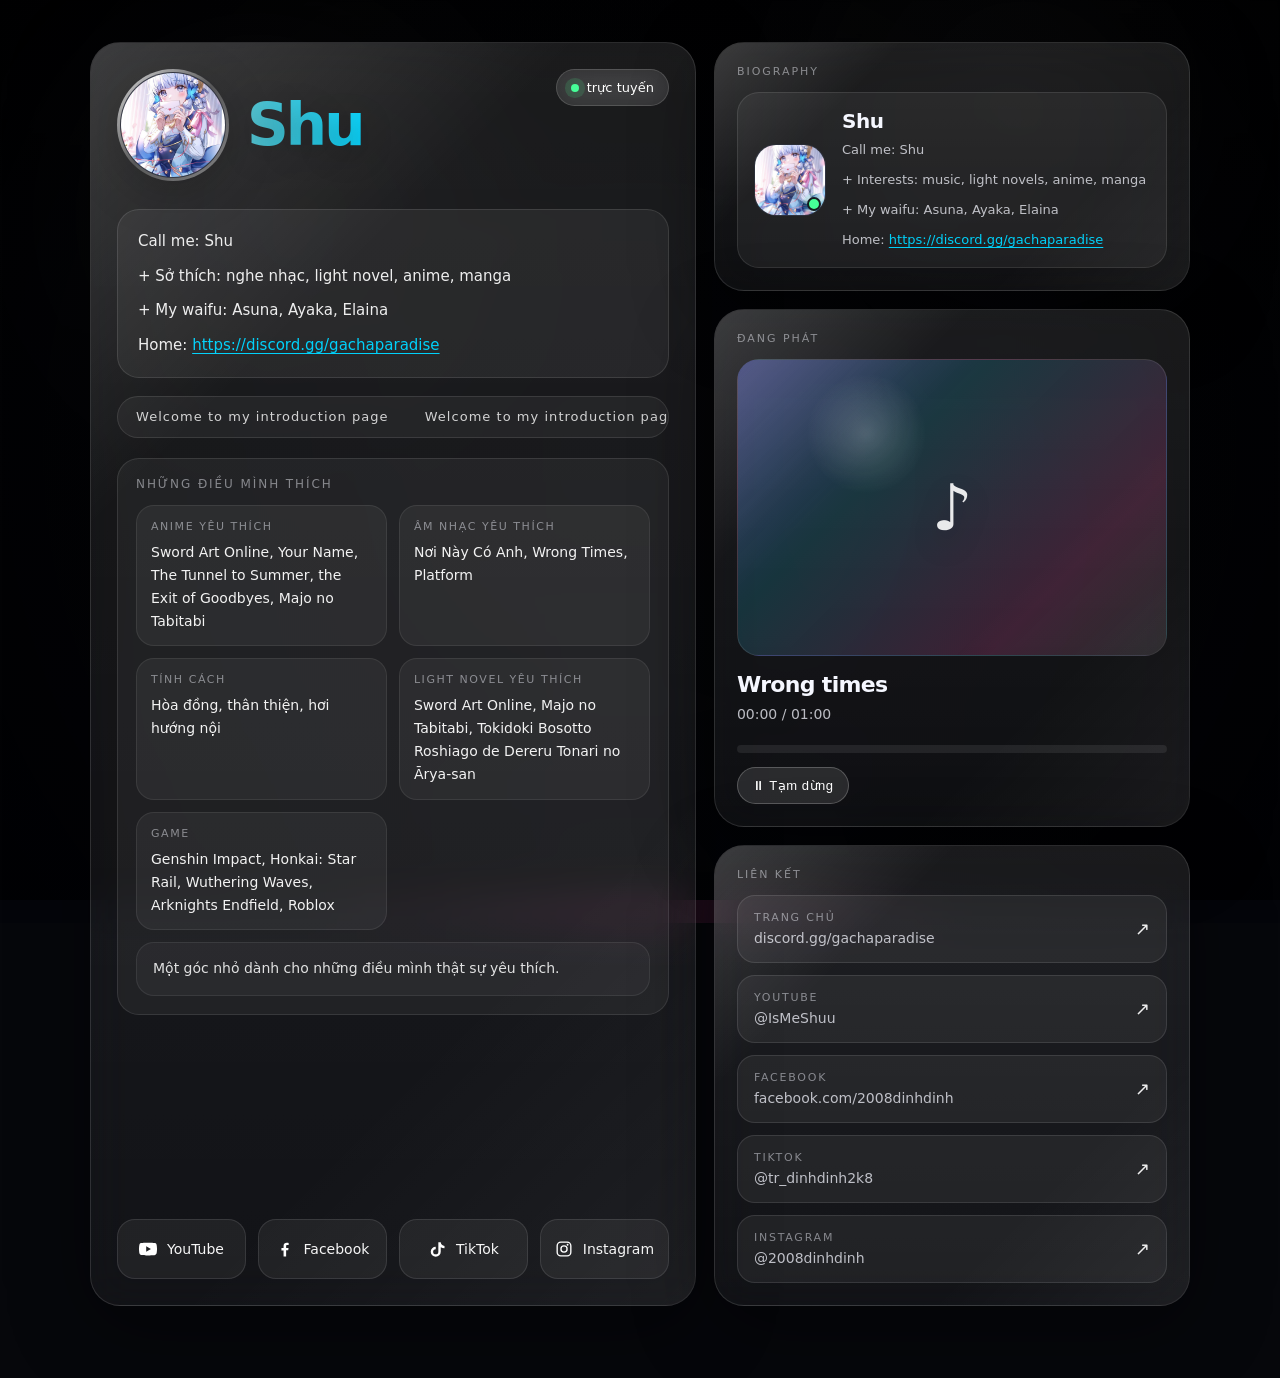
==== akira_shu_video_bg.html @ 42e8c8cc "Add files via upload" ====
<!DOCTYPE html>
<html lang="vi">
<head>
  <meta charset="UTF-8" />
  <meta name="viewport" content="width=device-width, initial-scale=1.0" />
  <title>Shu</title>
  <meta name="color-scheme" content="dark" />
  <style>
    :root{
      --bg:#06070b;
      --text:#f5f7ff;
      --muted:rgba(245,247,255,.74);
      --soft:rgba(245,247,255,.48);
      --stroke:rgba(255,255,255,.12);
      --shadow:0 20px 80px rgba(0,0,0,.42);
      --blur:22px;
      --radius-xl:30px;
      --radius-lg:22px;
      --ease:cubic-bezier(.22,.61,.36,1);
      --online:#46ff98;
    }

    *{box-sizing:border-box}
    html,body{
      width:100%;
      min-height:100%;
      margin:0;
      background:var(--bg);
      color:var(--text);
      font-family:Inter, ui-sans-serif, system-ui, -apple-system, BlinkMacSystemFont, "Segoe UI", sans-serif;
      overflow-x:hidden;
      -webkit-font-smoothing:antialiased;
      text-rendering:optimizeLegibility;
    }

    body{
      position:relative;
      isolation:isolate;
    }

    .video-bg,
    .video-fallback,
    .video-overlay,
    .noise,
    .vignette,
    .glow-layer{
      position:fixed;
      inset:0;
      pointer-events:none;
    }

    .video-fallback{
      z-index:-6;
      background:
        radial-gradient(circle at 15% 18%, rgba(127,102,255,.35), transparent 26%),
        radial-gradient(circle at 85% 16%, rgba(92,214,255,.22), transparent 20%),
        radial-gradient(circle at 50% 100%, rgba(255,85,170,.15), transparent 28%),
        linear-gradient(180deg, #070910 0%, #05060b 60%, #04050a 100%);
      animation:floatBackdrop 16s ease-in-out infinite alternate;
      transform:scale(1.05);
    }

    .video-bg{
      z-index:-5;
      overflow:hidden;
      background:#000;
    }

    .video-bg video{
      width:100%;
      height:100%;
      object-fit:cover;
      transform:scale(1.06);
      filter:saturate(1.05) contrast(1.04) brightness(.78);
      animation:kenburns 20s var(--ease) infinite alternate;
      opacity:1;
      transition:opacity .6s ease;
    }

    .video-bg.missing video{opacity:0}

    .glow-layer{
      z-index:-4;
      background:
        radial-gradient(circle at 20% 24%, rgba(255,255,255,.06), transparent 26%),
        radial-gradient(circle at 80% 12%, rgba(255,255,255,.05), transparent 24%),
        radial-gradient(circle at 50% 100%, rgba(255,255,255,.04), transparent 30%);
      mix-blend-mode:screen;
      animation:floatGlow 18s ease-in-out infinite alternate;
    }

    .video-overlay{
      z-index:-3;
      background:
        linear-gradient(to bottom, rgba(4,5,10,.26), rgba(4,5,10,.54) 42%, rgba(4,5,10,.72)),
        radial-gradient(circle at center, rgba(255,255,255,.02), rgba(0,0,0,.26));
      backdrop-filter:blur(1.5px);
      -webkit-backdrop-filter:blur(1.5px);
    }

    .vignette{
      z-index:-2;
      background:radial-gradient(circle at center, transparent 34%, rgba(0,0,0,.18) 66%, rgba(0,0,0,.42) 100%);
    }

    .noise{
      z-index:-1;
      opacity:.045;
      background-image:
        linear-gradient(rgba(255,255,255,.38) 1px, transparent 1px),
        linear-gradient(90deg, rgba(255,255,255,.38) 1px, transparent 1px);
      background-size:4px 4px;
      mix-blend-mode:soft-light;
    }

    .enter-screen{
      position:fixed;
      inset:0;
      display:grid;
      place-items:center;
      z-index:50;
      background:rgba(4,5,10,.42);
      backdrop-filter:blur(14px);
      -webkit-backdrop-filter:blur(14px);
      transition:opacity .8s var(--ease), visibility .8s var(--ease);
    }

    .enter-screen.hidden{
      opacity:0;
      visibility:hidden;
    }

    .enter-btn{
      appearance:none;
      border:1px solid rgba(255,255,255,.18);
      background:rgba(255,255,255,.08);
      color:#fff;
      padding:16px 28px;
      border-radius:999px;
      font-size:14px;
      letter-spacing:.18em;
      text-transform:uppercase;
      cursor:pointer;
      backdrop-filter:blur(18px);
      -webkit-backdrop-filter:blur(18px);
      box-shadow:0 12px 48px rgba(0,0,0,.28);
      transition:transform .35s var(--ease), background .35s var(--ease), border-color .35s var(--ease), box-shadow .35s var(--ease);
      animation:pulse 2.4s ease-in-out infinite;
    }

    .enter-btn:hover{
      transform:translateY(-2px) scale(1.02);
      background:rgba(255,255,255,.12);
      border-color:rgba(255,255,255,.28);
      box-shadow:0 16px 56px rgba(0,0,0,.32);
    }

    .page{
      min-height:100vh;
      display:flex;
      align-items:center;
      justify-content:center;
      padding:42px 18px 72px;
    }

    .layout{
      width:min(1100px,100%);
      display:grid;
      grid-template-columns:1.12fr .88fr;
      gap:18px;
      opacity:0;
      transform:translateY(24px) scale(.985);
      transition:opacity 1.15s var(--ease), transform 1.15s var(--ease);
    }

    .layout.show{
      opacity:1;
      transform:translateY(0) scale(1);
    }

    .glass{
      position:relative;
      overflow:hidden;
      background:linear-gradient(180deg, rgba(255,255,255,.1), rgba(255,255,255,.05));
      border:1px solid var(--stroke);
      border-radius:var(--radius-xl);
      backdrop-filter:blur(var(--blur));
      -webkit-backdrop-filter:blur(var(--blur));
      box-shadow:var(--shadow);
    }

    .glass::before{
      content:"";
      position:absolute;
      inset:0;
      pointer-events:none;
      background:linear-gradient(135deg, rgba(255,255,255,.15), transparent 26%, transparent 72%, rgba(255,255,255,.05));
    }

    .profile-card{
      padding:26px;
      min-height:620px;
      display:flex;
      flex-direction:column;
      justify-content:space-between;
    }

    .top-row{
      display:flex;
      align-items:flex-start;
      justify-content:space-between;
      gap:18px;
    }

    .identity{
      display:flex;
      align-items:center;
      gap:18px;
      min-width:0;
    }

    .avatar-ring{
      width:112px;
      height:112px;
      flex:0 0 112px;
      border-radius:50%;
      padding:3px;
      background:linear-gradient(135deg, rgba(255,255,255,.8), rgba(255,255,255,.18), rgba(255,255,255,.42));
      box-shadow:0 12px 42px rgba(0,0,0,.35);
      animation:floatAvatar 5.6s ease-in-out infinite;
    }

    .avatar{
      width:100%;
      height:100%;
      border-radius:50%;
      position:relative;
      overflow:hidden;
      border:1px solid rgba(255,255,255,.16);
      background:
        radial-gradient(circle at 35% 30%, rgba(255,255,255,.3), transparent 18%),
        linear-gradient(135deg, #151928 0%, #0e1220 45%, #0b0f1a 100%);
    }

    .avatar img,
    .presence-avatar img{
      width:100%;
      height:100%;
      object-fit:cover;
      display:block;
    }

    .name{
      margin:0;
      font-size:clamp(34px,6vw,58px);
      line-height:.94;
      letter-spacing:-.05em;
      text-shadow:0 8px 30px rgba(0,0,0,.28);
      word-break:break-word;
      background:linear-gradient(90deg, #47bfcd 0%, #00d1fa 100%);
      -webkit-background-clip:text;
      background-clip:text;
      color:transparent;
      -webkit-text-fill-color:transparent;
    }

    .badge{
      display:inline-flex;
      align-items:center;
      gap:8px;
      padding:10px 14px;
      border-radius:999px;
      background:rgba(255,255,255,.08);
      border:1px solid rgba(255,255,255,.15);
      color:#fff;
      font-size:13px;
      white-space:nowrap;
      backdrop-filter:blur(14px);
      -webkit-backdrop-filter:blur(14px);
    }

    .badge i{
      display:block;
      width:8px;
      height:8px;
      border-radius:50%;
      background:var(--online);
      box-shadow:0 0 0 6px rgba(70,255,152,.14);
      animation:blink 2s ease-in-out infinite;
    }

    .middle{
      display:grid;
      gap:18px;
      margin:28px 0 20px;
    }

    .quote{
      padding:18px 20px;
      border-radius:var(--radius-lg);
      background:rgba(255,255,255,.06);
      border:1px solid rgba(255,255,255,.11);
      color:rgba(255,255,255,.92);
      line-height:1.78;
      font-size:15px;
    }

    .bio-line,
    .presence-line{
      display:block;
    }

    .bio-line + .bio-line,
    .presence-line + .presence-line{
      margin-top:8px;
    }

    .ticker{
      position:relative;
      overflow:hidden;
      height:42px;
      border-radius:999px;
      background:rgba(255,255,255,.05);
      border:1px solid rgba(255,255,255,.1);
    }

    .ticker-track{
      position:absolute;
      inset:0;
      display:flex;
      align-items:center;
      gap:36px;
      width:max-content;
      padding-left:18px;
      color:rgba(255,255,255,.8);
      font-size:13px;
      letter-spacing:.08em;
      animation:marquee 18s linear infinite;
      white-space:nowrap;
    }

    .extra-panel{
      margin-top:18px;
      padding:18px;
      border-radius:22px;
      background:rgba(255,255,255,.05);
      border:1px solid rgba(255,255,255,.1);
    }

    .extra-title{
      font-size:12px;
      letter-spacing:.16em;
      text-transform:uppercase;
      color:var(--soft);
      margin-bottom:14px;
    }

    .extra-grid{
      display:grid;
      grid-template-columns:repeat(2,minmax(0,1fr));
      gap:12px;
    }

    .extra-item{
      padding:14px 14px 12px;
      border-radius:18px;
      background:rgba(255,255,255,.05);
      border:1px solid rgba(255,255,255,.08);
    }

    .extra-item small{
      display:block;
      font-size:11px;
      letter-spacing:.14em;
      text-transform:uppercase;
      color:var(--soft);
      margin-bottom:8px;
    }

    .extra-item span{
      display:block;
      color:rgba(255,255,255,.94);
      font-size:14px;
      line-height:1.65;
    }

    .extra-quote{
      margin-top:12px;
      padding:14px 16px;
      border-radius:18px;
      background:rgba(255,255,255,.04);
      border:1px solid rgba(255,255,255,.08);
      color:rgba(255,255,255,.86);
      font-size:14px;
      line-height:1.7;
    }

    .social-grid{
      display:grid;
      grid-template-columns:repeat(4,minmax(0,1fr));
      gap:12px;
    }

    .social{
      text-decoration:none;
      color:#fff;
      min-height:60px;
      padding:14px 12px;
      border-radius:18px;
      background:rgba(255,255,255,.06);
      border:1px solid rgba(255,255,255,.11);
      display:flex;
      align-items:center;
      justify-content:center;
      gap:10px;
      transition:transform .35s var(--ease), background .35s var(--ease), border-color .35s var(--ease), box-shadow .35s var(--ease);
    }

    .social:hover,
    .mini-link:hover,
    .music-toggle:hover{
      transform:translateY(-2px);
      background:rgba(255,255,255,.12);
      border-color:rgba(255,255,255,.2);
    }

    .social svg{
      width:18px;
      height:18px;
      fill:currentColor;
      flex:0 0 18px;
    }

    .social span{
      font-size:14px;
      color:rgba(255,255,255,.96);
    }

    .side{
      display:grid;
      gap:18px;
      grid-template-rows:auto auto auto;
    }

    .panel{padding:22px}

    .section-kicker{
      color:var(--soft);
      font-size:11px;
      letter-spacing:.18em;
      text-transform:uppercase;
      margin-bottom:14px;
    }

    .presence-card{
      display:flex;
      align-items:center;
      gap:16px;
      padding:16px;
      border-radius:22px;
      background:rgba(255,255,255,.06);
      border:1px solid rgba(255,255,255,.1);
    }

    .presence-avatar{
      position:relative;
      width:72px;
      height:72px;
      flex:0 0 72px;
      border-radius:22px;
      overflow:hidden;
      background:linear-gradient(135deg, #171b2a 0%, #0f1320 50%, #0b0f18 100%);
      border:1px solid rgba(255,255,255,.12);
    }

    .status-dot{
      position:absolute;
      right:4px;
      bottom:4px;
      width:14px;
      height:14px;
      border-radius:50%;
      background:var(--online);
      border:2px solid rgba(18,18,26,.95);
      box-shadow:0 0 0 4px rgba(70,255,152,.12);
    }

    .presence-name{
      font-size:20px;
      font-weight:700;
      letter-spacing:-.02em;
    }

    .presence-text{
      margin-top:6px;
      color:var(--muted);
      font-size:13px;
      line-height:1.7;
    }

    .music-cover{
      width:100%;
      aspect-ratio:1.45 / 1;
      border-radius:22px;
      overflow:hidden;
      border:1px solid rgba(255,255,255,.1);
      background:
        radial-gradient(circle at 30% 25%, rgba(255,255,255,.2), transparent 16%),
        linear-gradient(135deg, rgba(87,103,255,.34), rgba(37,214,255,.16) 35%, rgba(255,89,188,.18) 75%, rgba(255,255,255,.06));
      display:grid;
      place-items:center;
      position:relative;
      margin-bottom:16px;
    }

    .music-cover::before{
      content:"♪";
      font-size:64px;
      color:rgba(255,255,255,.9);
      text-shadow:0 12px 30px rgba(0,0,0,.22);
    }

    .music-cover::after{
      content:"";
      position:absolute;
      inset:0;
      background:linear-gradient(135deg, rgba(255,255,255,.12), transparent 32%, transparent 70%, rgba(255,255,255,.05));
    }

    .music-title{
      font-size:22px;
      font-weight:700;
      letter-spacing:-.03em;
      margin-bottom:6px;
    }

    .music-meta{
      color:var(--muted);
      font-size:14px;
      line-height:1.7;
    }

    .progress{
      margin-top:18px;
      height:8px;
      border-radius:999px;
      overflow:hidden;
      background:rgba(255,255,255,.08);
    }

    .progress span{
      display:block;
      height:100%;
      width:0%;
      border-radius:inherit;
      background:linear-gradient(90deg, rgba(255,255,255,.95), rgba(255,255,255,.48));
      transition:width .12s linear;
    }

    .music-controls{
      margin-top:14px;
      display:flex;
      align-items:center;
      gap:10px;
    }

    .music-toggle{
      appearance:none;
      border:1px solid rgba(255,255,255,.13);
      background:rgba(255,255,255,.07);
      color:#fff;
      padding:10px 14px;
      border-radius:999px;
      font-size:13px;
      letter-spacing:.04em;
      cursor:pointer;
      transition:transform .28s var(--ease), background .28s var(--ease), border-color .28s var(--ease);
    }

    .music-toggle.playing{
      background:rgba(255,255,255,.11);
      border-color:rgba(255,255,255,.22);
    }

    .link-list{
      display:grid;
      gap:12px;
    }

    .mini-link{
      text-decoration:none;
      color:#fff;
      display:flex;
      align-items:center;
      justify-content:space-between;
      gap:12px;
      padding:15px 16px;
      border-radius:18px;
      background:rgba(255,255,255,.06);
      border:1px solid rgba(255,255,255,.11);
      transition:transform .35s var(--ease), background .35s var(--ease), border-color .35s var(--ease);
    }

    .mini-link small{
      display:block;
      color:var(--soft);
      font-size:11px;
      letter-spacing:.16em;
      text-transform:uppercase;
      margin-bottom:4px;
    }

    .mini-link span{
      color:var(--muted);
      font-size:14px;
    }

    .arrow{
      font-size:18px;
      color:rgba(255,255,255,.92);
    }

    @keyframes floatBackdrop{
      from{transform:scale(1.05) translateY(0)}
      to{transform:scale(1.08) translateY(-8px)}
    }

    @keyframes floatGlow{
      from{transform:translate3d(0,0,0) scale(1)}
      to{transform:translate3d(0,-12px,0) scale(1.03)}
    }

    @keyframes kenburns{
      from{transform:scale(1.06) translate3d(0,0,0)}
      to{transform:scale(1.1) translate3d(0,-1.2%,0)}
    }

    @keyframes floatAvatar{
      0%,100%{transform:translateY(0)}
      50%{transform:translateY(-8px)}
    }

    @keyframes pulse{
      0%,100%{transform:scale(1)}
      50%{transform:scale(1.02)}
    }

    @keyframes blink{
      0%,100%{opacity:1}
      50%{opacity:.6}
    }

    @keyframes marquee{
      from{transform:translateX(0)}
      to{transform:translateX(-50%)}
    }

    @media (max-width: 920px){
      .layout{grid-template-columns:1fr}
      .profile-card{min-height:auto}
    }

    /* GIAO DIỆN RIÊNG CHO ĐIỆN THOẠI */
    @media (max-width: 640px){
      .page{
        padding:18px 10px 28px;
        align-items:flex-start;
      }

      .layout{
        width:100%;
        gap:12px;
      }

      .glass{
        border-radius:24px;
      }

      .profile-card,
      .panel{
        padding:16px;
      }

      .profile-card{
        min-height:auto;
      }

      .top-row{
        flex-direction:column;
        align-items:center;
        text-align:center;
        gap:12px;
      }

      .identity{
        width:100%;
        flex-direction:column;
        align-items:center;
        text-align:center;
        gap:12px;
      }

      .avatar-ring{
        width:92px;
        height:92px;
        flex-basis:92px;
      }

      .name{
        font-size:42px;
      }

      .badge{
        align-self:center;
      }

      .middle{
        gap:12px;
        margin:16px 0 14px;
      }

      .quote{
        padding:16px;
        font-size:14px;
      }

      .ticker{
        height:38px;
      }

      .ticker-track{
        font-size:12px;
        letter-spacing:.04em;
      }

      .extra-panel{
        margin-top:14px;
        padding:14px;
      }

      .extra-grid{
        grid-template-columns:1fr;
        gap:10px;
      }

      .extra-item{
        padding:12px 12px 10px;
      }

      .social-grid{
        grid-template-columns:repeat(2,minmax(0,1fr));
        gap:10px;
      }

      .social{
        min-height:56px;
        padding:12px 10px;
      }

      .social span{
        font-size:13px;
      }

      .presence-card{
        flex-direction:column;
        align-items:center;
        text-align:center;
      }

      .presence-avatar{
        width:84px;
        height:84px;
        flex-basis:84px;
        border-radius:22px;
      }

      .presence-text{
        font-size:13px;
      }

      .music-cover{
        aspect-ratio:1.2 / 1;
        margin-bottom:14px;
      }

      .music-title{
        font-size:20px;
      }

      .music-controls{
        justify-content:center;
      }

      .link-list{
        gap:10px;
      }

      .mini-link{
        padding:13px 14px;
      }

      .side{
        gap:12px;
      }
    }
  </style>
</head>
<body>
  <div class="video-fallback"></div>

  <audio id="bgAudio" loop preload="auto">
    <source src="VienPhanMem.com_7504256092592065800.mp3" type="audio/mpeg" />
  </audio>

  <div class="video-bg" id="videoBg">
    <video id="bgVideo" autoplay muted loop playsinline preload="auto">
      <source src="7725126719699.mp4" type="video/mp4" />
    </video>
  </div>

  <div class="glow-layer"></div>
  <div class="video-overlay"></div>
  <div class="vignette"></div>
  <div class="noise"></div>

  <div class="enter-screen" id="enterScreen">
    <button type="button" class="enter-btn" id="enterBtn">Nhấn để vào</button>
  </div>

  <main class="page">
    <section class="layout" id="layout">
      <article class="glass profile-card">
        <div>
          <div class="top-row">
            <div class="identity">
              <div class="avatar-ring">
                <div class="avatar" aria-label="Shu avatar">
                  <img data-avatar-img alt="Shu avatar" />
                </div>
              </div>
              <div>
                <h1 class="name">Shu</h1>
              </div>
            </div>
            <div class="badge"><i></i>trực tuyến</div>
          </div>

          <div class="middle">
            <div class="quote">
              <span class="bio-line">Call me: Shu</span>
              <span class="bio-line">+ Sở thích: nghe nhạc, light novel, anime, manga</span>
              <span class="bio-line">+ My waifu: Asuna, Ayaka, Elaina</span>
              <span class="bio-line">Home: <a href="https://discord.gg/gachaparadise" target="_blank" rel="noreferrer" style="color:#00d1fa;text-decoration:underline;text-underline-offset:3px;">https://discord.gg/gachaparadise</a></span>
            </div>

            <div class="ticker" aria-hidden="true">
              <div class="ticker-track">
                <span>Welcome to my introduction page</span>
                <span>Welcome to my introduction page</span>
                <span>Welcome to my introduction page</span>
                <span>Welcome to my introduction page</span>
              </div>
            </div>
          </div>

          <div class="extra-panel">
            <div class="extra-title">Những điều mình thích</div>
            <div class="extra-grid">
              <div class="extra-item">
                <small>Anime yêu thích</small>
                <span>Sword Art Online, Your Name, The Tunnel to Summer, the Exit of Goodbyes, Majo no Tabitabi</span>
              </div>
              <div class="extra-item">
                <small>Âm nhạc yêu thích</small>
                <span>Nơi Này Có Anh, Wrong Times, Platform</span>
              </div>
              <div class="extra-item">
                <small>Tính cách</small>
                <span>Hòa đồng, thân thiện, hơi hướng nội</span>
              </div>
              <div class="extra-item">
                <small>Light novel yêu thích</small>
                <span>Sword Art Online, Majo no Tabitabi, Tokidoki Bosotto Roshiago de Dereru Tonari no Ārya-san</span>
              </div>
              <div class="extra-item">
                <small>Game</small>
                <span>Genshin Impact, Honkai: Star Rail, Wuthering Waves, Arknights Endfield, Roblox</span>
              </div>
            </div>
            <div class="extra-quote">Một góc nhỏ dành cho những điều mình thật sự yêu thích.</div>
          </div>
        </div>

        <div class="social-grid">
          <a class="social" href="https://www.youtube.com/@IsMeShuu" target="_blank" rel="noreferrer">
            <svg viewBox="0 0 24 24" aria-hidden="true"><path d="M23.5 6.2a3.02 3.02 0 0 0-2.12-2.14C19.5 3.5 12 3.5 12 3.5s-7.5 0-9.38.56A3.02 3.02 0 0 0 .5 6.2 31.3 31.3 0 0 0 0 12a31.3 31.3 0 0 0 .5 5.8 3.02 3.02 0 0 0 2.12 2.14c1.88.56 9.38.56 9.38.56s7.5 0 9.38-.56a3.02 3.02 0 0 0 2.12-2.14A31.3 31.3 0 0 0 24 12a31.3 31.3 0 0 0-.5-5.8ZM9.6 15.7V8.3l6.3 3.7-6.3 3.7Z"/></svg>
            <span>YouTube</span>
          </a>
          <a class="social" href="https://www.facebook.com/2008dinhdinh" target="_blank" rel="noreferrer">
            <svg viewBox="0 0 24 24" aria-hidden="true"><path d="M13.5 22v-8.2h2.8l.42-3.27H13.5V8.42c0-.95.27-1.6 1.63-1.6h1.74V3.9c-.3-.04-1.34-.13-2.54-.13-2.52 0-4.24 1.54-4.24 4.37v2.43H7.25v3.27h2.84V22h3.41Z"/></svg>
            <span>Facebook</span>
          </a>
          <a class="social" href="https://www.tiktok.com/@tr_dinhdinh2k8" target="_blank" rel="noreferrer">
            <svg viewBox="0 0 24 24" aria-hidden="true"><path d="M16.99 3A5.77 5.77 0 0 0 22 8.01v3.09a8.82 8.82 0 0 1-5.01-1.55v6.12A6.67 6.67 0 1 1 10.32 9v3.2a3.47 3.47 0 1 0 3.47 3.47V3h3.2Z"/></svg>
            <span>TikTok</span>
          </a>
          <a class="social" href="https://www.instagram.com/2008dinhdinh/" target="_blank" rel="noreferrer">
            <svg viewBox="0 0 24 24" aria-hidden="true"><path d="M7.8 2h8.4A5.8 5.8 0 0 1 22 7.8v8.4A5.8 5.8 0 0 1 16.2 22H7.8A5.8 5.8 0 0 1 2 16.2V7.8A5.8 5.8 0 0 1 7.8 2Zm0 1.8A4 4 0 0 0 3.8 7.8v8.4a4 4 0 0 0 4 4h8.4a4 4 0 0 0 4-4V7.8a4 4 0 0 0-4-4H7.8Zm8.95 1.35a1.25 1.25 0 1 1 0 2.5 1.25 1.25 0 0 1 0-2.5ZM12 7a5 5 0 1 1 0 10 5 5 0 0 1 0-10Zm0 1.8A3.2 3.2 0 1 0 12 15.2 3.2 3.2 0 0 0 12 8.8Z"/></svg>
            <span>Instagram</span>
          </a>
        </div>
      </article>

      <aside class="side">
        <section class="glass panel">
          <div class="section-kicker">Biography</div>
          <div class="presence-card">
            <div class="presence-avatar">
              <img data-avatar-img alt="Shu presence avatar" />
              <span class="status-dot"></span>
            </div>
            <div>
              <div class="presence-name">Shu</div>
              <div class="presence-text">
                <span class="presence-line">Call me: Shu</span>
                <span class="presence-line">+ Interests: music, light novels, anime, manga</span>
                <span class="presence-line">+ My waifu: Asuna, Ayaka, Elaina</span>
                <span class="presence-line">Home: <a href="https://discord.gg/gachaparadise" target="_blank" rel="noreferrer" style="color:#00d1fa;text-decoration:underline;text-underline-offset:3px;">https://discord.gg/gachaparadise</a></span>
              </div>
            </div>
          </div>
        </section>

        <section class="glass panel">
          <div class="section-kicker">Đang phát</div>
          <div class="music-cover"></div>
          <div class="music-title">Wrong times</div>
          <div class="music-meta"><span id="currentTimeLabel">00:00</span> / <span id="durationLabel">01:00</span></div>
          <div class="progress"><span id="musicProgress"></span></div>
          <div class="music-controls">
            <button type="button" class="music-toggle" id="musicToggle">⏸ Tạm dừng</button>
          </div>
        </section>

        <section class="glass panel">
          <div class="section-kicker">Liên kết</div>
          <div class="link-list">
            <a class="mini-link" href="https://discord.gg/gachaparadise" target="_blank" rel="noreferrer">
              <div>
                <small>Trang chủ</small>
                <span>discord.gg/gachaparadise</span>
              </div>
              <div class="arrow">↗</div>
            </a>
            <a class="mini-link" href="https://www.youtube.com/@IsMeShuu" target="_blank" rel="noreferrer">
              <div>
                <small>YouTube</small>
                <span>@IsMeShuu</span>
              </div>
              <div class="arrow">↗</div>
            </a>
            <a class="mini-link" href="https://www.facebook.com/2008dinhdinh" target="_blank" rel="noreferrer">
              <div>
                <small>Facebook</small>
                <span>facebook.com/2008dinhdinh</span>
              </div>
              <div class="arrow">↗</div>
            </a>
            <a class="mini-link" href="https://www.tiktok.com/@tr_dinhdinh2k8" target="_blank" rel="noreferrer">
              <div>
                <small>TikTok</small>
                <span>@tr_dinhdinh2k8</span>
              </div>
              <div class="arrow">↗</div>
            </a>
            <a class="mini-link" href="https://www.instagram.com/2008dinhdinh/" target="_blank" rel="noreferrer">
              <div>
                <small>Instagram</small>
                <span>@2008dinhdinh</span>
              </div>
              <div class="arrow">↗</div>
            </a>
          </div>
        </section>
      </aside>
    </section>
  </main>

  <script>
    const enterScreen = document.getElementById('enterScreen');
    const enterBtn = document.getElementById('enterBtn');
    const layout = document.getElementById('layout');
    const bgVideo = document.getElementById('bgVideo');
    const bgAudio = document.getElementById('bgAudio');
    const videoBg = document.getElementById('videoBg');
    const musicProgress = document.getElementById('musicProgress');
    const currentTimeLabel = document.getElementById('currentTimeLabel');
    const durationLabel = document.getElementById('durationLabel');
    const musicToggle = document.getElementById('musicToggle');
    const avatarFileName = '受け取って…いただけますか…？ #神里綾華イラストコンテスト #GenshinImpact #原神 #神里綾華.jpg';
    const avatarImages = document.querySelectorAll('[data-avatar-img]');

    function formatTime(totalSeconds) {
      const seconds = Math.max(0, Math.floor(totalSeconds));
      const minutes = Math.floor(seconds / 60);
      const remain = seconds % 60;
      return `${String(minutes).padStart(2, '0')}:${String(remain).padStart(2, '0')}`;
    }

    function syncMusicUI() {
      const displayDuration = 60;
      if (durationLabel) durationLabel.textContent = formatTime(displayDuration);
      if (!bgAudio) return;
      const current = bgAudio.currentTime || 0;
      const visualCurrent = current % displayDuration;
      const progress = (visualCurrent / displayDuration) * 100;
      if (currentTimeLabel) currentTimeLabel.textContent = formatTime(visualCurrent);
      if (musicProgress) musicProgress.style.width = `${progress}%`;
    }

    function updateMusicToggle() {
      if (!musicToggle || !bgAudio) return;
      const isPlaying = !bgAudio.paused;
      musicToggle.textContent = isPlaying ? '⏸ Tạm dừng' : '▶ Phát';
      musicToggle.classList.toggle('playing', isPlaying);
    }

    function tryPlayAudio() {
      if (!bgAudio) return;
      const playPromise = bgAudio.play();
      if (playPromise && typeof playPromise.catch === 'function') {
        playPromise.catch(() => {});
      }
    }

    function revealPage() {
      if (!enterScreen || enterScreen.classList.contains('hidden')) return;
      enterScreen.classList.add('hidden');
      tryPlayAudio();
      requestAnimationFrame(() => {
        setTimeout(() => {
          if (layout) layout.classList.add('show');
        }, 80);
      });
    }

    function tryPlayVideo() {
      if (!bgVideo) return;
      const playPromise = bgVideo.play();
      if (playPromise && typeof playPromise.catch === 'function') {
        playPromise.catch(() => {});
      }
    }

    function markVideoMissing() {
      if (videoBg) videoBg.classList.add('missing');
    }

    function applyAvatar() {
      if (!avatarImages.length) return;
      const encodedAvatarPath = encodeURIComponent(avatarFileName);
      avatarImages.forEach((img) => {
        img.src = encodedAvatarPath;
        img.onerror = () => {
          img.removeAttribute('src');
          img.style.display = 'none';
        };
      });
    }

    if (enterBtn) {
      enterBtn.addEventListener('click', (event) => {
        event.stopPropagation();
        revealPage();
      });
    }

    if (enterScreen) enterScreen.addEventListener('click', revealPage);

    document.addEventListener('keydown', (event) => {
      if (event.key === 'Enter' || event.key === ' ') revealPage();
    });

    if (musicToggle) {
      musicToggle.addEventListener('click', () => {
        if (!bgAudio) return;
        if (bgAudio.paused) {
          tryPlayAudio();
        } else {
          bgAudio.pause();
        }
        updateMusicToggle();
      });
    }

    if (bgVideo) {
      bgVideo.addEventListener('error', markVideoMissing);
      bgVideo.addEventListener('stalled', markVideoMissing);
      bgVideo.addEventListener('loadeddata', () => {
        if (videoBg) videoBg.classList.remove('missing');
      });
    }

    if (bgAudio) {
      bgAudio.addEventListener('timeupdate', syncMusicUI);
      bgAudio.addEventListener('loadedmetadata', syncMusicUI);
      bgAudio.addEventListener('play', () => {
        syncMusicUI();
        updateMusicToggle();
      });
      bgAudio.addEventListener('pause', updateMusicToggle);
      bgAudio.addEventListener('seeked', syncMusicUI);
      bgAudio.addEventListener('ended', () => {
        syncMusicUI();
        updateMusicToggle();
      });
    }

    window.addEventListener('load', () => {
      applyAvatar();
      setTimeout(tryPlayVideo, 120);
      if (bgAudio) bgAudio.volume = 0.45;
      syncMusicUI();
      updateMusicToggle();
      setTimeout(revealPage, 900);
    });

    console.assert(formatTime(0) === '00:00', 'formatTime should format zero seconds');
    console.assert(formatTime(60) === '01:00', 'formatTime should format one minute');
    console.assert(formatTime(75) === '01:15', 'formatTime should format minute and seconds');
  </script>
</body>
</html>
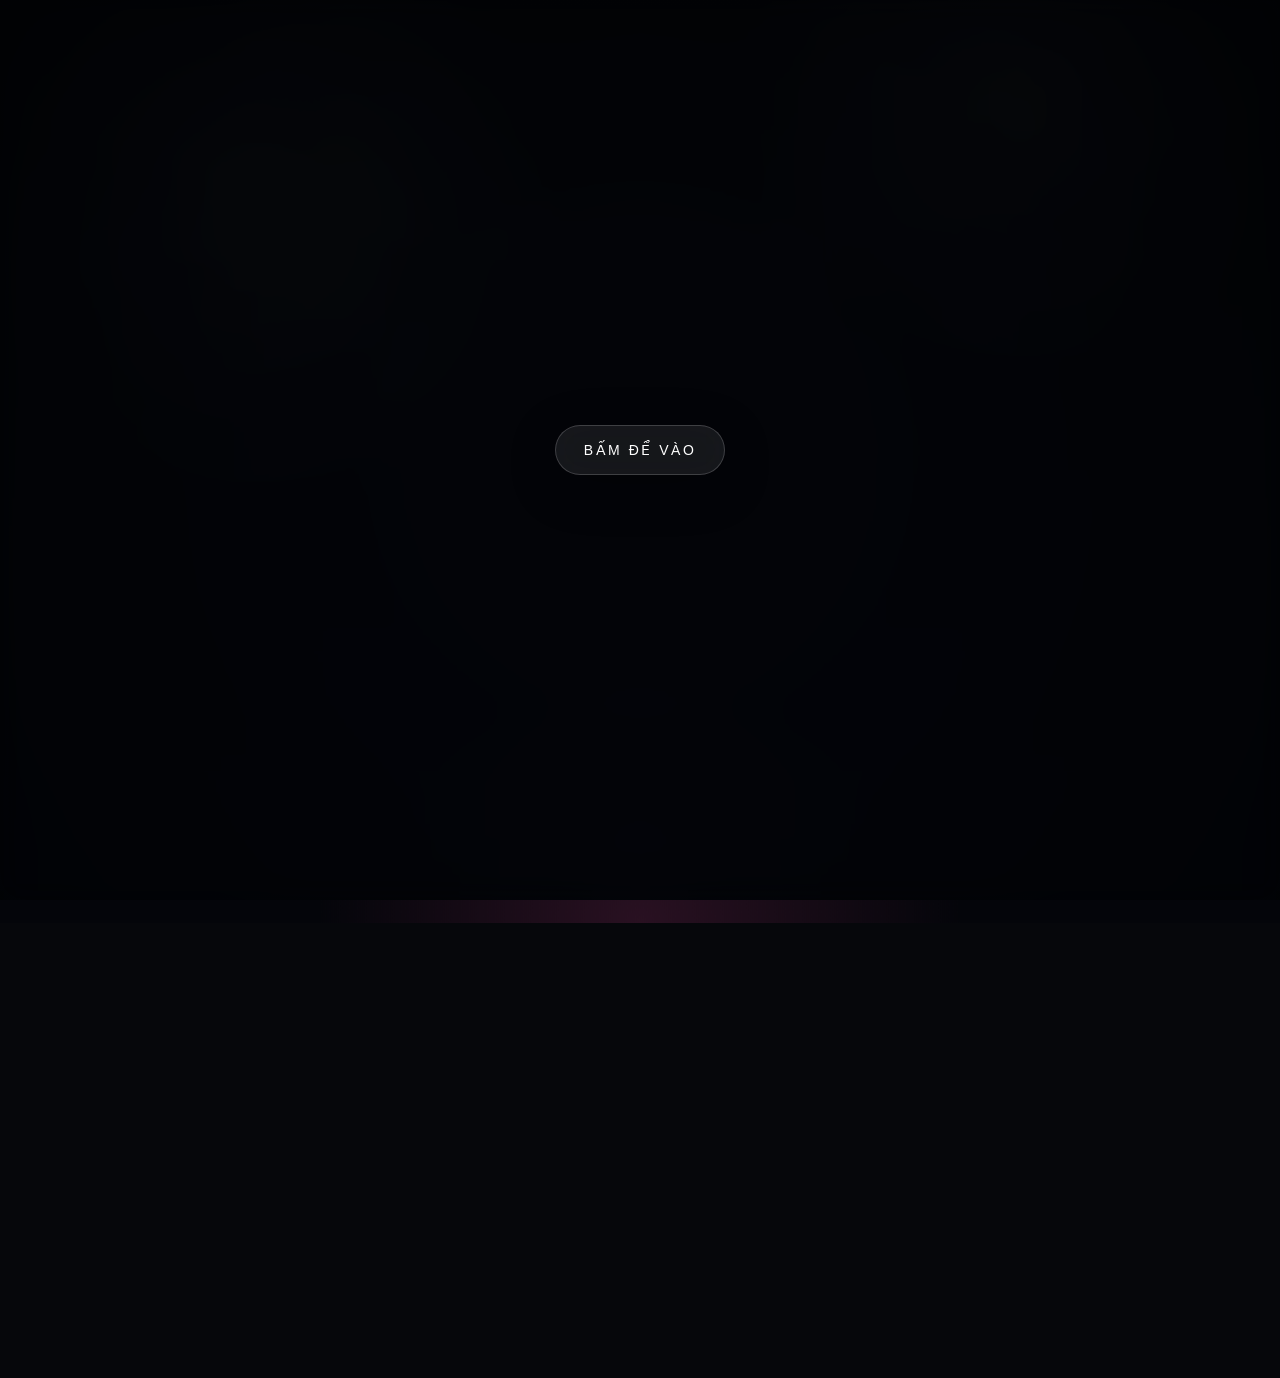
==== commit 9311a7af: "Add files via upload" ====
--- a/akira_shu_video_bg.html
+++ b/akira_shu_video_bg.html
@@ -824,7 +824,7 @@
   <div class="noise"></div>
 
   <div class="enter-screen" id="enterScreen">
-    <button type="button" class="enter-btn" id="enterBtn">Nhấn để vào</button>
+    <button type="button" class="enter-btn" id="enterBtn">Bấm để vào</button>
   </div>
 
   <main class="page">
@@ -1122,7 +1122,6 @@
       if (bgAudio) bgAudio.volume = 0.45;
       syncMusicUI();
       updateMusicToggle();
-      setTimeout(revealPage, 900);
     });
 
     console.assert(formatTime(0) === '00:00', 'formatTime should format zero seconds');
